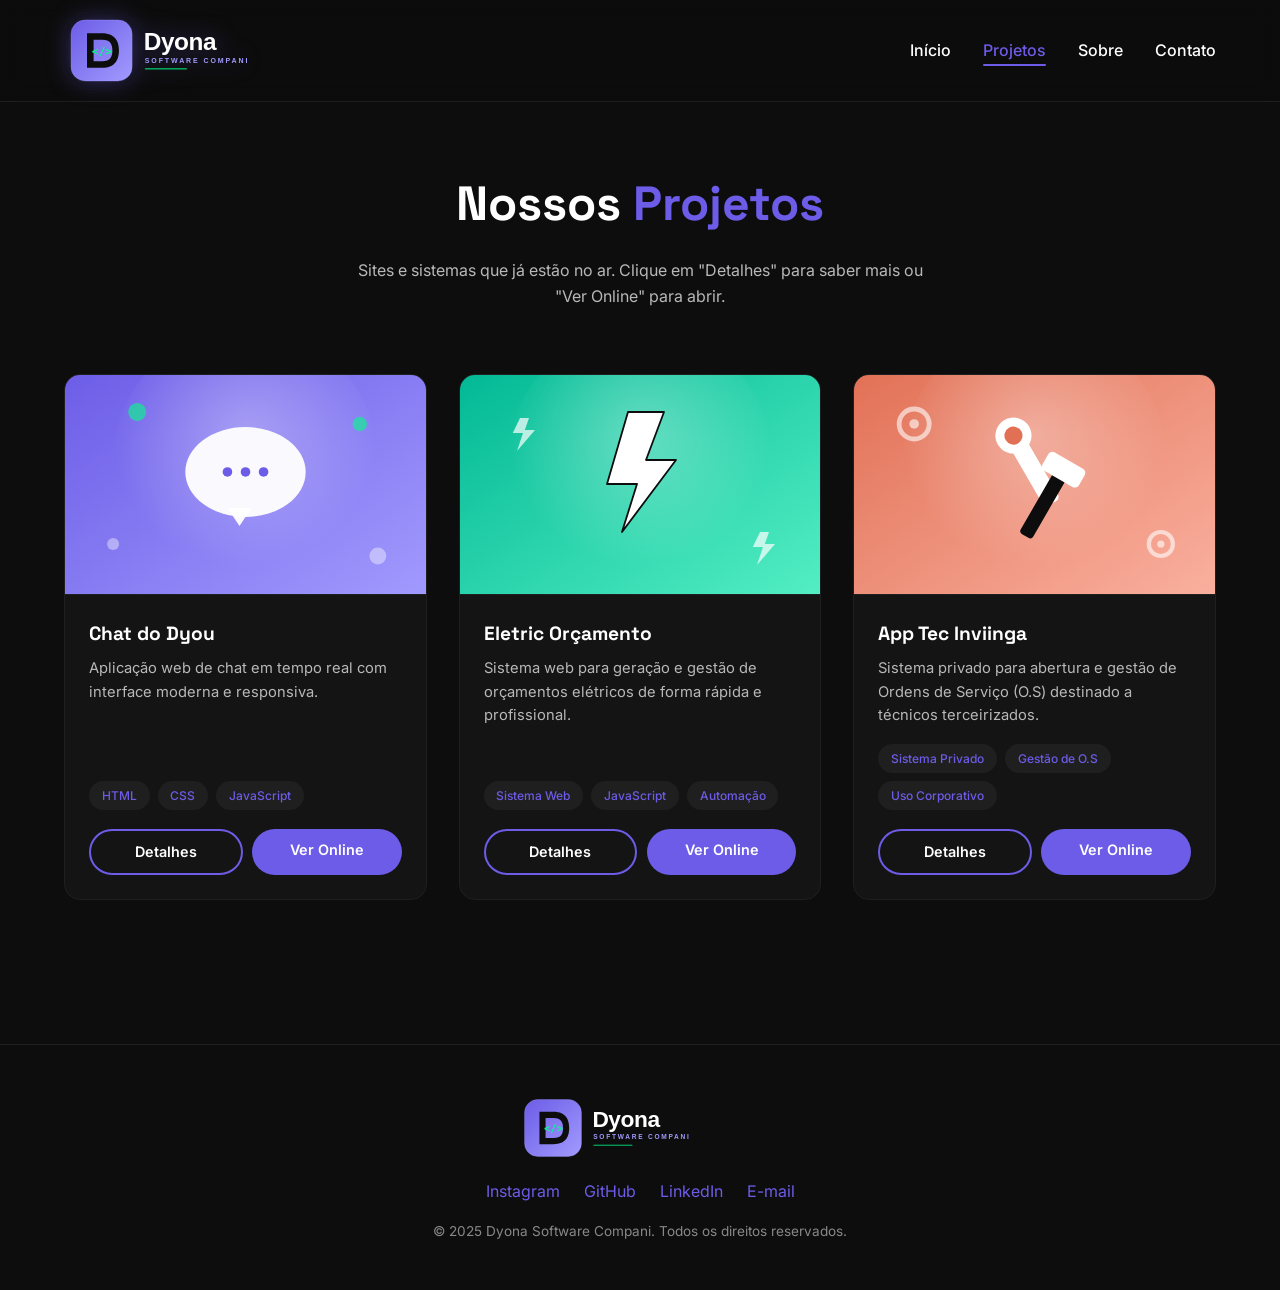
==== projetos.html @ 1956786b "Site Dyona Software Compani - versao inicial" ====
<!DOCTYPE html>
<html lang="pt-br">
<head>
  <meta charset="UTF-8">
  <meta name="viewport" content="width=device-width, initial-scale=1.0">
  <title>Projetos | Dyona Software Compani</title>
  <meta name="description" content="Portfólio de sites, sistemas web e softwares da Dyona Software Compani.">
  <link rel="icon" type="image/svg+xml" href="assets/img/logo-icon.svg">
  <link href="https://fonts.googleapis.com/css2?family=Space+Grotesk:wght@400;700&family=Inter:wght@400;500;600&display=swap" rel="stylesheet">
  <link rel="stylesheet" href="assets/css/style.css">
</head>
<body>

  <nav>
    <a href="index.html" class="nav-logo">
      <img src="assets/img/logo.svg" alt="Dyona Software Compani">
    </a>
    <button class="menu-toggle" aria-label="Menu">☰</button>
    <ul>
      <li><a href="index.html">Início</a></li>
      <li><a href="projetos.html">Projetos</a></li>
      <li><a href="sobre.html">Sobre</a></li>
      <li><a href="contato.html">Contato</a></li>
    </ul>
  </nav>

  <header style="padding: 4rem 5% 2rem; text-align:center;">
    <h1 style="font-size: clamp(2rem, 5vw, 3rem); margin-bottom:1rem;">
      Nossos <span style="color:var(--roxo)">Projetos</span>
    </h1>
    <p style="color:var(--cinza); max-width:600px; margin:0 auto;">
      Sites e sistemas que já estão no ar. Clique em "Detalhes" para saber mais ou "Ver Online" para abrir.
    </p>
  </header>

  <section style="padding-top:2rem;">
    <div class="grid grid-3">

      <article class="project-card">
        <div class="project-cover">
          <img src="assets/img/projetos/chat-dyou-cover.svg" alt="Chat do Dyou">
        </div>
        <div class="project-body">
          <h3>Chat do Dyou</h3>
          <p>Aplicação web de chat em tempo real com interface moderna e responsiva.</p>
          <div class="tags">
            <span class="tag">HTML</span>
            <span class="tag">CSS</span>
            <span class="tag">JavaScript</span>
          </div>
          <div class="project-actions">
            <a href="projetos/chat-do-dyou.html" class="btn btn-outline">Detalhes</a>
            <a href="https://chatdodyou-app.vercel.app" target="_blank" class="btn btn-primary">Ver Online</a>
          </div>
        </div>
      </article>

      <article class="project-card">
        <div class="project-cover">
          <img src="assets/img/projetos/eletric-cover.svg" alt="Eletric Orçamento">
        </div>
        <div class="project-body">
          <h3>Eletric Orçamento</h3>
          <p>Sistema web para geração e gestão de orçamentos elétricos de forma rápida e profissional.</p>
          <div class="tags">
            <span class="tag">Sistema Web</span>
            <span class="tag">JavaScript</span>
            <span class="tag">Automação</span>
          </div>
          <div class="project-actions">
            <a href="projetos/eletric-orcamento.html" class="btn btn-outline">Detalhes</a>
            <a href="https://eletricorcamento.vercel.app" target="_blank" class="btn btn-primary">Ver Online</a>
          </div>
        </div>
      </article>

      <article class="project-card">
        <div class="project-cover">
          <img src="assets/img/projetos/tec-inviinga-cover.svg" alt="App Tec Inviinga">
        </div>
        <div class="project-body">
          <h3>App Tec Inviinga</h3>
          <p>Sistema privado para abertura e gestão de Ordens de Serviço (O.S) destinado a técnicos terceirizados.</p>
          <div class="tags">
            <span class="tag">Sistema Privado</span>
            <span class="tag">Gestão de O.S</span>
            <span class="tag">Uso Corporativo</span>
          </div>
          <div class="project-actions">
            <a href="projetos/app-tec-inviinga.html" class="btn btn-outline">Detalhes</a>
            <a href="https://app-tec-inviinga.vercel.app" target="_blank" class="btn btn-primary">Ver Online</a>
          </div>
        </div>
      </article>

    </div>
  </section>

  <footer>
    <div class="footer-logo">
      <img src="assets/img/logo.svg" alt="Dyona Software Compani">
    </div>
    <div class="socials">
      <a href="https://www.instagram.com/dyonasoftwarecompani/" target="_blank">Instagram</a>
      <a href="https://github.com/Dyouxd" target="_blank">GitHub</a>
      <a href="https://www.linkedin.com/in/dyonasoftwarecompani" target="_blank">LinkedIn</a>
      <a href="mailto:dyonasoftwarecompani@gmail.com">E-mail</a>
    </div>
    <p class="copy">© 2025 Dyona Software Compani. Todos os direitos reservados.</p>
  </footer>

  <script src="assets/js/main.js"></script>
</body>
</html>
---- assets/css/style.css ----
/* ===== RESET ===== */
* { margin: 0; padding: 0; box-sizing: border-box; }

:root {
  --roxo: #6C5CE7;
  --roxo-escuro: #5a4bd1;
  --roxo-claro: #a29bfe;
  --verde: #00FF88;
  --preto: #0D0D0D;
  --preto-2: #141414;
  --preto-3: #1f1f1f;
  --cinza: #b8b8b8;
  --cinza-escuro: #888;
}

body {
  font-family: 'Inter', sans-serif;
  background: var(--preto);
  color: #fff;
  line-height: 1.6;
  min-height: 100vh;
}

h1, h2, h3, h4 { font-family: 'Space Grotesk', sans-serif; font-weight: 700; }

a { color: inherit; text-decoration: none; }
img { max-width: 100%; display: block; }

/* ===== NAVBAR ===== */
nav {
  position: sticky;
  top: 0;
  width: 100%;
  background: rgba(13,13,13,0.92);
  backdrop-filter: blur(10px);
  padding: 0.8rem 5%;
  display: flex;
  justify-content: space-between;
  align-items: center;
  z-index: 100;
  border-bottom: 1px solid var(--preto-3);
}

nav .nav-logo {
  display: flex;
  align-items: center;
  transition: .3s;
}
nav .nav-logo img {
  height: 75px;
  width: auto;
  filter: drop-shadow(0 0 12px rgba(108, 92, 231, 0.4));
}
nav .nav-logo:hover img {
  filter: drop-shadow(0 0 20px rgba(108, 92, 231, 0.8));
  transform: scale(1.03);
}

nav ul {
  display: flex;
  gap: 2rem;
  list-style: none;
}

nav ul a {
  color: #fff;
  font-weight: 500;
  transition: .3s;
  position: relative;
  font-size: 1rem;
}

nav ul a:hover,
nav ul a.active { color: var(--roxo); }

nav ul a.active::after {
  content: '';
  position: absolute;
  bottom: -6px; left: 0;
  width: 100%; height: 2px;
  background: var(--roxo);
  border-radius: 2px;
}

.menu-toggle {
  display: none;
  background: transparent;
  border: none;
  color: #fff;
  font-size: 1.8rem;
  cursor: pointer;
}

@media (max-width: 900px) {
  .menu-toggle { display: block; }
  nav .nav-logo img { height: 60px; }
  nav ul {
    position: absolute;
    top: 100%; left: 0;
    width: 100%;
    background: var(--preto-2);
    flex-direction: column;
    gap: 0;
    padding: 0;
    max-height: 0;
    overflow: hidden;
    transition: max-height .3s ease;
    border-bottom: 1px solid var(--preto-3);
  }
  nav ul.open { max-height: 400px; }
  nav ul li { width: 100%; }
  nav ul a { display: block; padding: 1rem 5%; }
  nav ul a.active::after { display: none; }
}

/* ===== CONTAINER ===== */
.container { max-width: 1200px; margin: 0 auto; padding: 0 5%; }

section { padding: 5rem 5%; }

.section-title {
  font-size: 2.4rem;
  text-align: center;
  margin-bottom: 3rem;
}
.section-title span { color: var(--roxo); }

.section-subtitle {
  text-align: center;
  color: var(--cinza);
  margin-top: -2rem;
  margin-bottom: 3rem;
  font-size: 1.05rem;
}

/* ===== BOTÕES ===== */
.btn {
  display: inline-block;
  padding: 0.9rem 2rem;
  border-radius: 50px;
  font-weight: 600;
  font-family: inherit;
  font-size: 1rem;
  cursor: pointer;
  border: none;
  transition: .3s;
  text-align: center;
}

.btn-primary { background: var(--roxo); color: #fff; }
.btn-primary:hover { background: var(--roxo-escuro); transform: translateY(-3px); }

.btn-outline {
  background: transparent;
  color: #fff;
  border: 2px solid var(--roxo);
}
.btn-outline:hover { background: var(--roxo); }

.btn-green {
  background: var(--verde);
  color: var(--preto);
  font-weight: 700;
}
.btn-green:hover { background: #00cc6a; transform: translateY(-3px); }

/* ===== HERO ===== */
.hero {
  min-height: 85vh;
  display: flex;
  flex-direction: column;
  justify-content: center;
  align-items: center;
  text-align: center;
  padding: 4rem 5%;
  background: radial-gradient(circle at 50% 50%, #1a1140 0%, var(--preto) 70%);
}

.hero h1 {
  font-size: clamp(2rem, 5vw, 3.5rem);
  margin-bottom: 1rem;
  line-height: 1.2;
}
.hero h1 span { color: var(--roxo); }

.hero p {
  font-size: 1.15rem;
  color: var(--cinza);
  max-width: 650px;
  margin-bottom: 2rem;
}

.hero-actions {
  display: flex;
  gap: 1rem;
  flex-wrap: wrap;
  justify-content: center;
}

/* ===== GRID / CARDS ===== */
.grid {
  display: grid;
  gap: 2rem;
  max-width: 1200px;
  margin: 0 auto;
}
.grid-2 { grid-template-columns: repeat(auto-fit, minmax(300px, 1fr)); }
.grid-3 { grid-template-columns: repeat(auto-fit, minmax(280px, 1fr)); }

.card {
  background: var(--preto-2);
  border: 1px solid var(--preto-3);
  border-radius: 16px;
  padding: 2rem;
  transition: .3s;
}
.card:hover {
  border-color: var(--roxo);
  transform: translateY(-5px);
}

.card-icon { font-size: 2.5rem; margin-bottom: 1rem; }
.card h3 { color: var(--roxo); margin-bottom: 0.5rem; font-size: 1.25rem; }
.card p { color: var(--cinza); font-size: 0.95rem; }

/* ===== PROJECT CARD ===== */
.project-card {
  background: var(--preto-2);
  border: 1px solid var(--preto-3);
  border-radius: 16px;
  overflow: hidden;
  transition: .3s;
  display: flex;
  flex-direction: column;
}
.project-card:hover {
  border-color: var(--roxo);
  transform: translateY(-5px);
  box-shadow: 0 10px 40px rgba(108, 92, 231, 0.2);
}

.project-cover {
  height: 220px;
  position: relative;
  overflow: hidden;
  background: var(--preto-3);
  border-bottom: 1px solid var(--preto-3);
}
.project-cover img {
  width: 100%;
  height: 100%;
  object-fit: cover;
  transition: transform 0.5s ease;
}
.project-card:hover .project-cover img {
  transform: scale(1.05);
}

.project-body {
  padding: 1.5rem;
  display: flex;
  flex-direction: column;
  flex: 1;
}
.project-body h3 { margin-bottom: 0.5rem; font-size: 1.2rem; }
.project-body p {
  color: var(--cinza);
  font-size: 0.92rem;
  margin-bottom: 1rem;
  flex: 1;
}

.tags {
  display: flex;
  gap: 0.5rem;
  flex-wrap: wrap;
  margin-bottom: 1.2rem;
}
.tag {
  background: var(--preto-3);
  color: var(--roxo);
  padding: 0.3rem 0.8rem;
  border-radius: 20px;
  font-size: 0.75rem;
  font-weight: 500;
}

.project-actions {
  display: flex;
  gap: 0.6rem;
  flex-wrap: wrap;
}
.project-actions .btn {
  padding: 0.6rem 1.2rem;
  font-size: 0.9rem;
  flex: 1;
  min-width: 120px;
}

/* ===== FORMULÁRIO ===== */
.form {
  max-width: 600px;
  margin: 0 auto;
  display: flex;
  flex-direction: column;
  gap: 1rem;
}
.form input,
.form textarea,
.form select {
  padding: 1rem;
  border-radius: 10px;
  border: 1px solid var(--preto-3);
  background: var(--preto-2);
  color: #fff;
  font-family: inherit;
  font-size: 1rem;
  transition: .3s;
}
.form input:focus,
.form textarea:focus,
.form select:focus {
  outline: none;
  border-color: var(--roxo);
}
.form textarea { resize: vertical; min-height: 140px; }

/* ===== PÁGINA DE PROJETO INDIVIDUAL ===== */
.project-header {
  padding: 3rem 5% 2rem;
  max-width: 1100px;
  margin: 0 auto;
}

.breadcrumb { color: var(--cinza-escuro); font-size: 0.9rem; margin-bottom: 1rem; }
.breadcrumb a { color: var(--roxo); }
.breadcrumb a:hover { text-decoration: underline; }

.project-header h1 {
  font-size: clamp(1.8rem, 4vw, 2.8rem);
  margin-bottom: 1rem;
}
.project-header .lead {
  color: var(--cinza);
  font-size: 1.15rem;
  margin-bottom: 1.5rem;
}

.project-preview {
  width: 100%;
  max-width: 1100px;
  margin: 2rem auto;
  border-radius: 20px;
  overflow: hidden;
  border: 2px solid var(--preto-3);
  background: var(--preto-2);
}
.project-preview iframe {
  width: 100%;
  height: 600px;
  border: 0;
  display: block;
}

.feature-list { list-style: none; }
.feature-list li {
  padding: 0.7rem 0;
  color: var(--cinza);
  border-bottom: 1px solid var(--preto-3);
  display: flex;
  gap: 0.6rem;
}
.feature-list li::before { content: '✅'; flex-shrink: 0; }

.cta-box {
  background: linear-gradient(135deg, #1a1140, var(--preto));
  border: 2px solid var(--roxo);
  border-radius: 20px;
  padding: 2.5rem;
  text-align: center;
  margin: 3rem auto;
  max-width: 800px;
}
.cta-box h2 { margin-bottom: 1rem; }
.cta-box p { color: var(--cinza); margin-bottom: 1.5rem; }
.cta-actions {
  display: flex;
  gap: 1rem;
  justify-content: center;
  flex-wrap: wrap;
}

/* ===== GALERIA DE IMAGENS ===== */
.gallery {
  display: grid;
  grid-template-columns: repeat(auto-fit, minmax(320px, 1fr));
  gap: 2rem;
  max-width: 1200px;
  margin: 0 auto;
}

.gallery-item {
  background: var(--preto-2);
  border: 1px solid var(--preto-3);
  border-radius: 16px;
  overflow: hidden;
  transition: .3s;
}
.gallery-item:hover {
  border-color: var(--roxo);
  transform: translateY(-5px);
  box-shadow: 0 10px 40px rgba(108, 92, 231, 0.2);
}

.gallery-item img {
  width: 100%;
  height: auto;
  display: block;
  background: var(--preto-3);
}

.gallery-item figcaption {
  padding: 1.5rem;
}
.gallery-item figcaption h4 {
  color: var(--roxo);
  margin-bottom: 0.5rem;
  font-size: 1.1rem;
}
.gallery-item figcaption p {
  color: var(--cinza);
  font-size: 0.92rem;
  margin: 0;
}

/* ===== FOOTER ===== */
footer {
  text-align: center;
  padding: 3rem 5%;
  border-top: 1px solid var(--preto-3);
  color: var(--cinza-escuro);
  margin-top: 4rem;
}
footer .footer-logo {
  display: flex;
  justify-content: center;
  margin-bottom: 1rem;
}
footer .footer-logo img { height: 70px; }
footer .socials {
  display: flex;
  justify-content: center;
  gap: 1.5rem;
  margin: 1rem 0;
  flex-wrap: wrap;
}
footer .socials a { color: var(--roxo); transition: .3s; }
footer .socials a:hover { color: var(--roxo-claro); }
footer .copy { font-size: 0.85rem; margin-top: 1rem; }

/* ===== WHATSAPP FLUTUANTE ===== */
.whatsapp-float {
  position: fixed;
  bottom: 24px; right: 24px;
  background: #25D366;
  color: #fff;
  width: 56px; height: 56px;
  border-radius: 50%;
  display: flex;
  align-items: center;
  justify-content: center;
  font-size: 1.8rem;
  box-shadow: 0 4px 20px rgba(37,211,102,0.4);
  z-index: 99;
  transition: .3s;
}
.whatsapp-float:hover { transform: scale(1.1); }
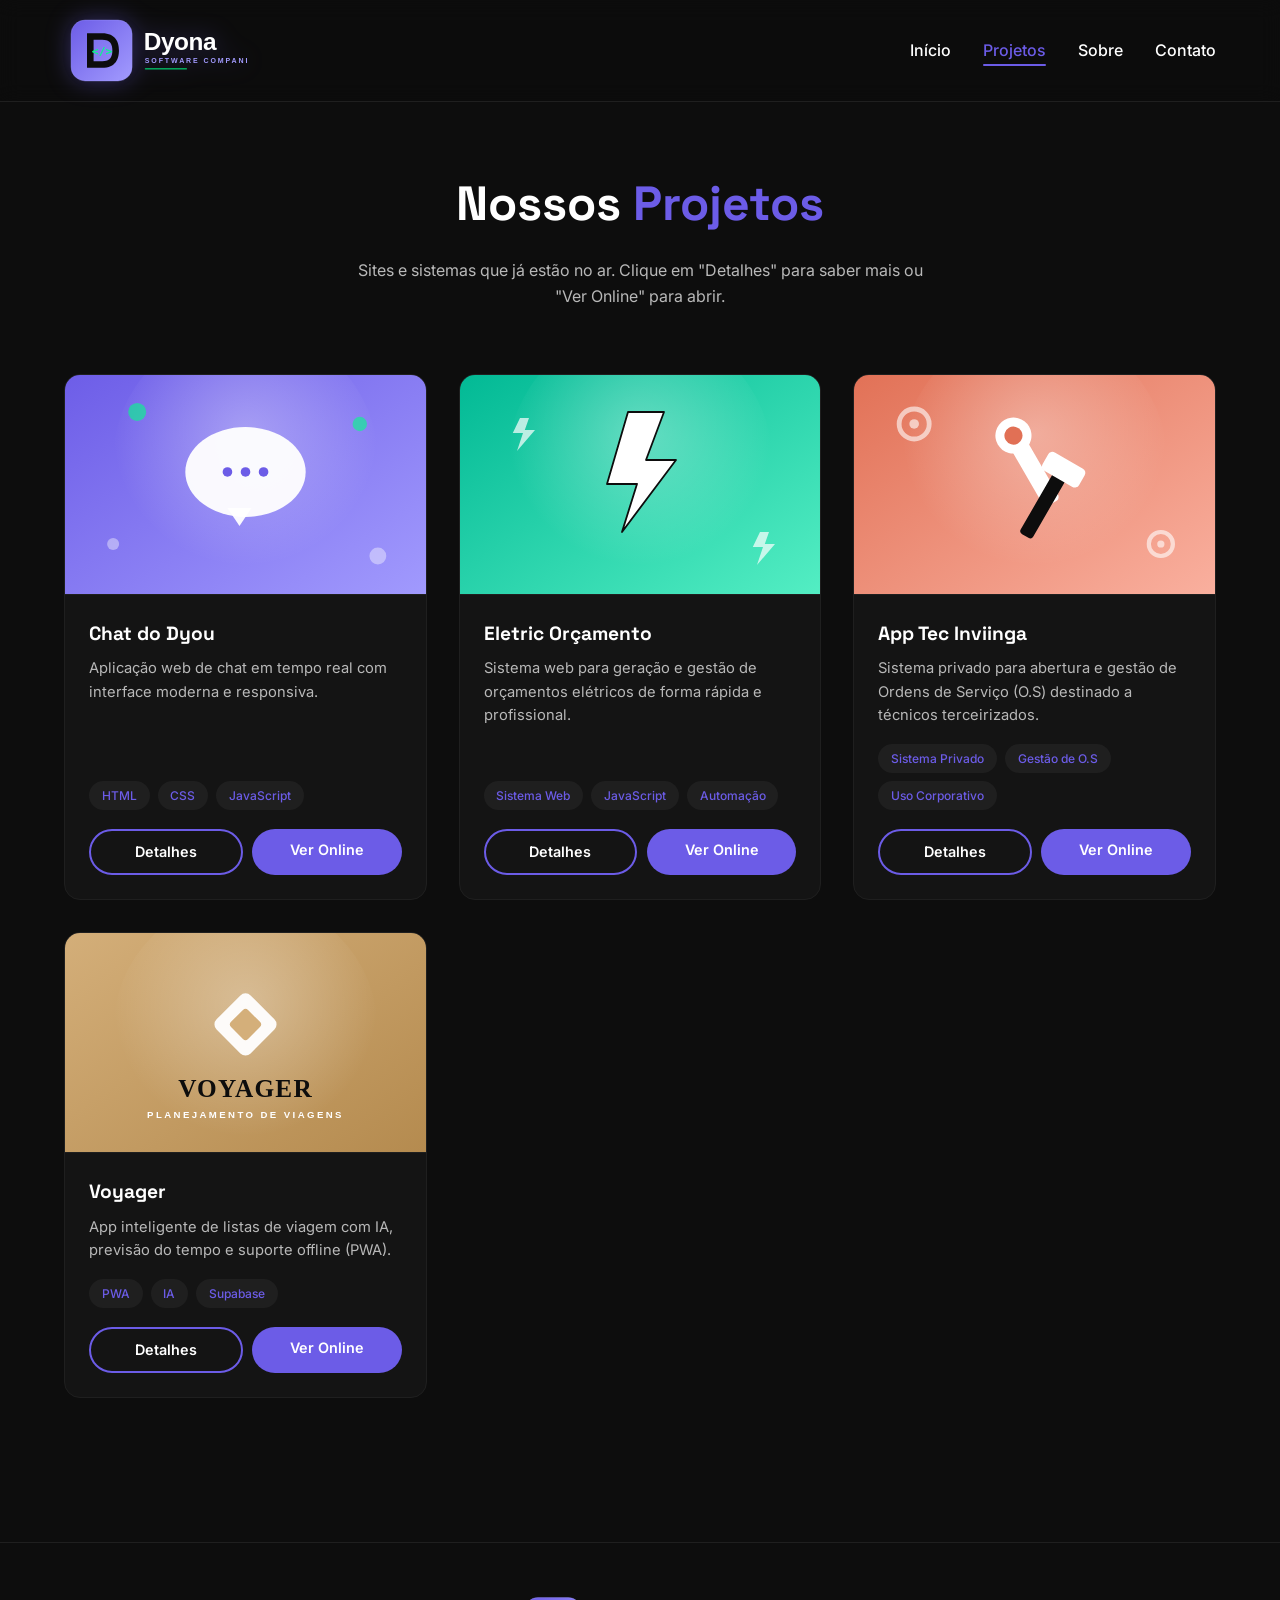
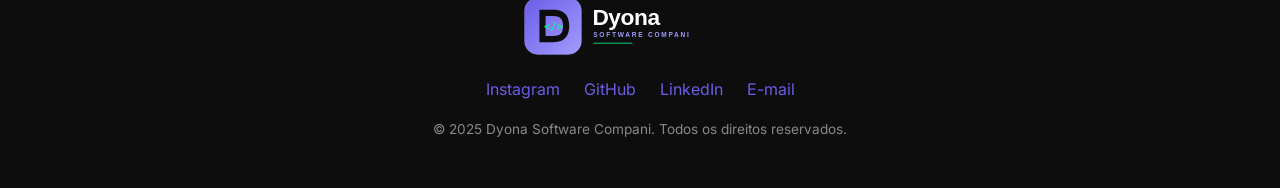
==== commit 1390cd57: "Adiciona projetos Voyager, Cartfolio e Destinoz + artes do Instagram" ====
--- a/projetos.html
+++ b/projetos.html
@@ -93,6 +93,26 @@
         </div>
       </article>
 
+      <!-- NOVO: PROJETO VOYAGER -->
+      <article class="project-card">
+        <div class="project-cover">
+          <img src="assets/img/projetos/voyager-cover.svg" alt="Voyager">
+        </div>
+        <div class="project-body">
+          <h3>Voyager</h3>
+          <p>App inteligente de listas de viagem com IA, previsão do tempo e suporte offline (PWA).</p>
+          <div class="tags">
+            <span class="tag">PWA</span>
+            <span class="tag">IA</span>
+            <span class="tag">Supabase</span>
+          </div>
+          <div class="project-actions">
+            <a href="projetos/voyager.html" class="btn btn-outline">Detalhes</a>
+            <a href="https://myvoyager.vercel.app" target="_blank" class="btn btn-primary">Ver Online</a>
+          </div>
+        </div>
+      </article>
+
     </div>
   </section>
 
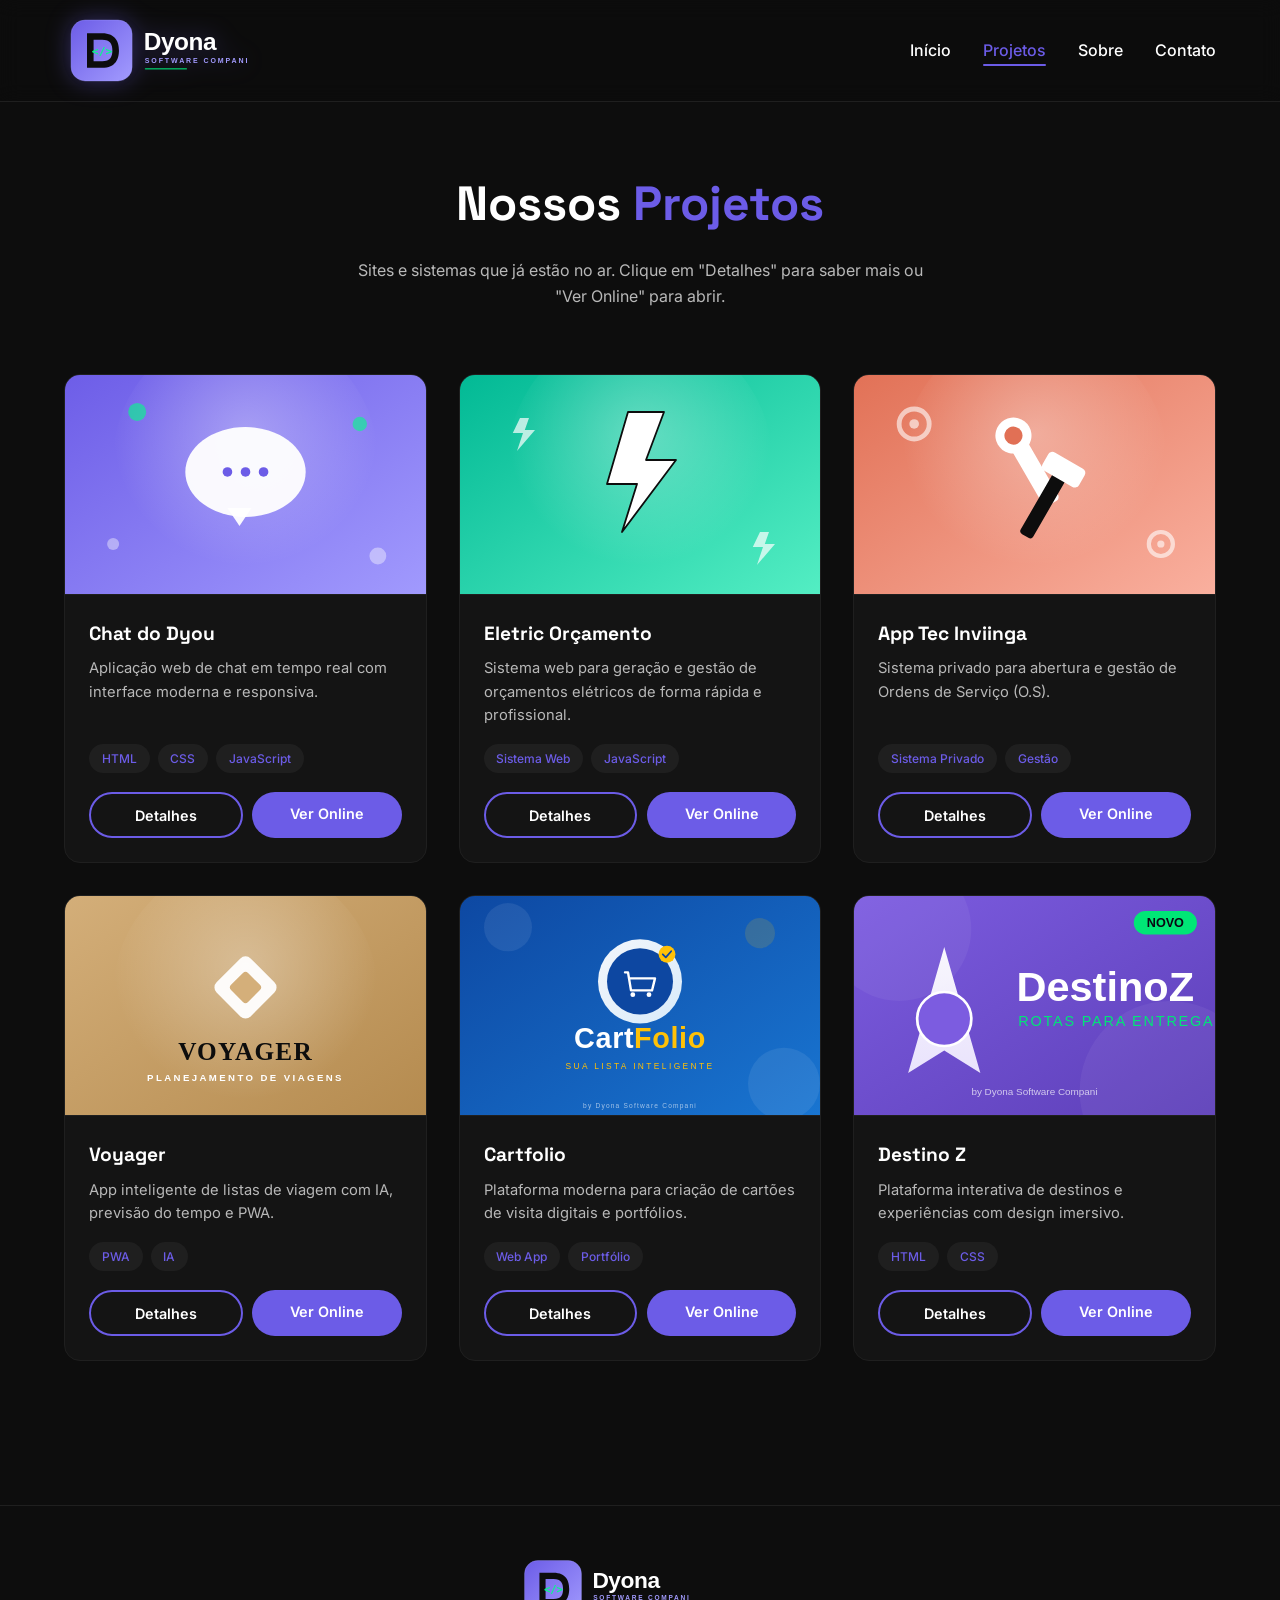
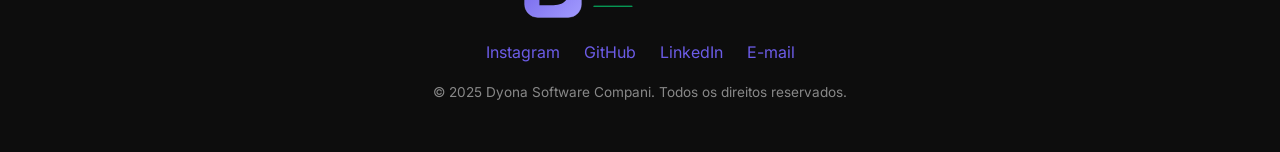
==== commit fe5c810a: "Restaura cards de Cartfolio e Destino Z + adiciona Voyager" ====
--- a/projetos.html
+++ b/projetos.html
@@ -65,7 +65,6 @@
           <div class="tags">
             <span class="tag">Sistema Web</span>
             <span class="tag">JavaScript</span>
-            <span class="tag">Automação</span>
           </div>
           <div class="project-actions">
             <a href="projetos/eletric-orcamento.html" class="btn btn-outline">Detalhes</a>
@@ -80,11 +79,10 @@
         </div>
         <div class="project-body">
           <h3>App Tec Inviinga</h3>
-          <p>Sistema privado para abertura e gestão de Ordens de Serviço (O.S) destinado a técnicos terceirizados.</p>
+          <p>Sistema privado para abertura e gestão de Ordens de Serviço (O.S).</p>
           <div class="tags">
             <span class="tag">Sistema Privado</span>
-            <span class="tag">Gestão de O.S</span>
-            <span class="tag">Uso Corporativo</span>
+            <span class="tag">Gestão</span>
           </div>
           <div class="project-actions">
             <a href="projetos/app-tec-inviinga.html" class="btn btn-outline">Detalhes</a>
@@ -93,22 +91,56 @@
         </div>
       </article>
 
-      <!-- NOVO: PROJETO VOYAGER -->
       <article class="project-card">
         <div class="project-cover">
           <img src="assets/img/projetos/voyager-cover.svg" alt="Voyager">
         </div>
         <div class="project-body">
           <h3>Voyager</h3>
-          <p>App inteligente de listas de viagem com IA, previsão do tempo e suporte offline (PWA).</p>
+          <p>App inteligente de listas de viagem com IA, previsão do tempo e PWA.</p>
           <div class="tags">
             <span class="tag">PWA</span>
             <span class="tag">IA</span>
-            <span class="tag">Supabase</span>
           </div>
           <div class="project-actions">
             <a href="projetos/voyager.html" class="btn btn-outline">Detalhes</a>
             <a href="https://myvoyager.vercel.app" target="_blank" class="btn btn-primary">Ver Online</a>
+          </div>
+        </div>
+      </article>
+
+      <article class="project-card">
+        <div class="project-cover">
+          <img src="assets/img/projetos/cartfolio-cover.svg" alt="Cartfolio">
+        </div>
+        <div class="project-body">
+          <h3>Cartfolio</h3>
+          <p>Plataforma moderna para criação de cartões de visita digitais e portfólios.</p>
+          <div class="tags">
+            <span class="tag">Web App</span>
+            <span class="tag">Portfólio</span>
+          </div>
+          <div class="project-actions">
+            <a href="projetos/cartfolio.html" class="btn btn-outline">Detalhes</a>
+            <a href="#" target="_blank" class="btn btn-primary">Ver Online</a>
+          </div>
+        </div>
+      </article>
+
+      <article class="project-card">
+        <div class="project-cover">
+          <img src="assets/img/projetos/destinoz-cover.svg" alt="Destino Z">
+        </div>
+        <div class="project-body">
+          <h3>Destino Z</h3>
+          <p>Plataforma interativa de destinos e experiências com design imersivo.</p>
+          <div class="tags">
+            <span class="tag">HTML</span>
+            <span class="tag">CSS</span>
+          </div>
+          <div class="project-actions">
+            <a href="projetos/destinoz.html" class="btn btn-outline">Detalhes</a>
+            <a href="#" target="_blank" class="btn btn-primary">Ver Online</a>
           </div>
         </div>
       </article>
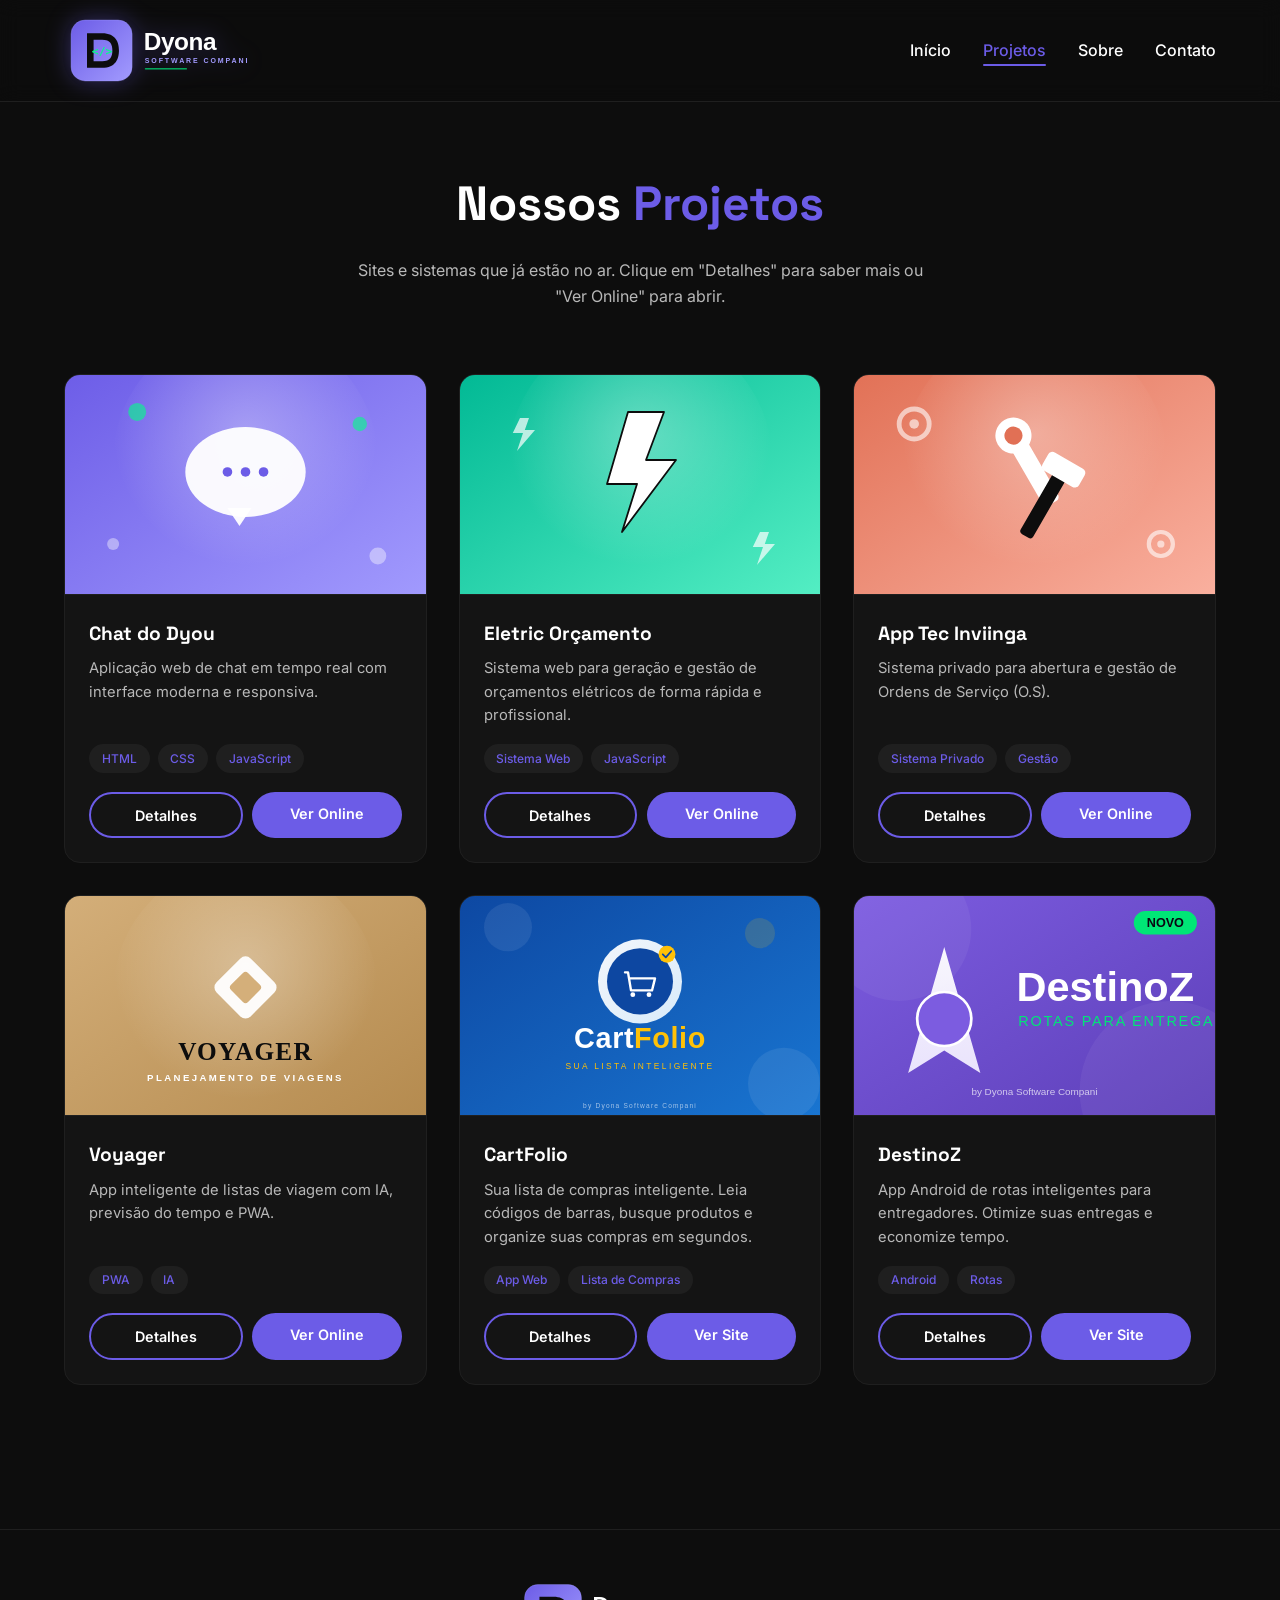
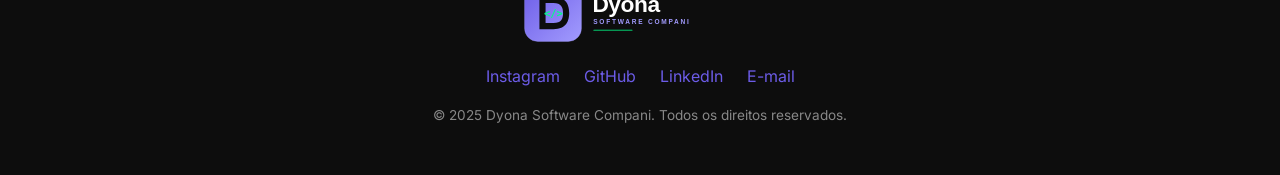
==== commit c119ab45: "Corrige descricoes do CartFolio e DestinoZ" ====
--- a/projetos.html
+++ b/projetos.html
@@ -109,38 +109,40 @@
         </div>
       </article>
 
+      <!-- CartFolio CORRIGIDO -->
       <article class="project-card">
         <div class="project-cover">
-          <img src="assets/img/projetos/cartfolio-cover.svg" alt="Cartfolio">
+          <img src="assets/img/projetos/cartfolio-cover.svg" alt="CartFolio">
         </div>
         <div class="project-body">
-          <h3>Cartfolio</h3>
-          <p>Plataforma moderna para criação de cartões de visita digitais e portfólios.</p>
+          <h3>CartFolio</h3>
+          <p>Sua lista de compras inteligente. Leia códigos de barras, busque produtos e organize suas compras em segundos.</p>
           <div class="tags">
-            <span class="tag">Web App</span>
-            <span class="tag">Portfólio</span>
+            <span class="tag">App Web</span>
+            <span class="tag">Lista de Compras</span>
           </div>
           <div class="project-actions">
             <a href="projetos/cartfolio.html" class="btn btn-outline">Detalhes</a>
-            <a href="#" target="_blank" class="btn btn-primary">Ver Online</a>
+            <a href="#" target="_blank" class="btn btn-primary">Ver Site</a>
           </div>
         </div>
       </article>
 
+      <!-- DestinoZ CORRIGIDO -->
       <article class="project-card">
         <div class="project-cover">
-          <img src="assets/img/projetos/destinoz-cover.svg" alt="Destino Z">
+          <img src="assets/img/projetos/destinoz-cover.svg" alt="DestinoZ">
         </div>
         <div class="project-body">
-          <h3>Destino Z</h3>
-          <p>Plataforma interativa de destinos e experiências com design imersivo.</p>
+          <h3>DestinoZ</h3>
+          <p>App Android de rotas inteligentes para entregadores. Otimize suas entregas e economize tempo.</p>
           <div class="tags">
-            <span class="tag">HTML</span>
-            <span class="tag">CSS</span>
+            <span class="tag">Android</span>
+            <span class="tag">Rotas</span>
           </div>
           <div class="project-actions">
             <a href="projetos/destinoz.html" class="btn btn-outline">Detalhes</a>
-            <a href="#" target="_blank" class="btn btn-primary">Ver Online</a>
+            <a href="#" target="_blank" class="btn btn-primary">Ver Site</a>
           </div>
         </div>
       </article>
